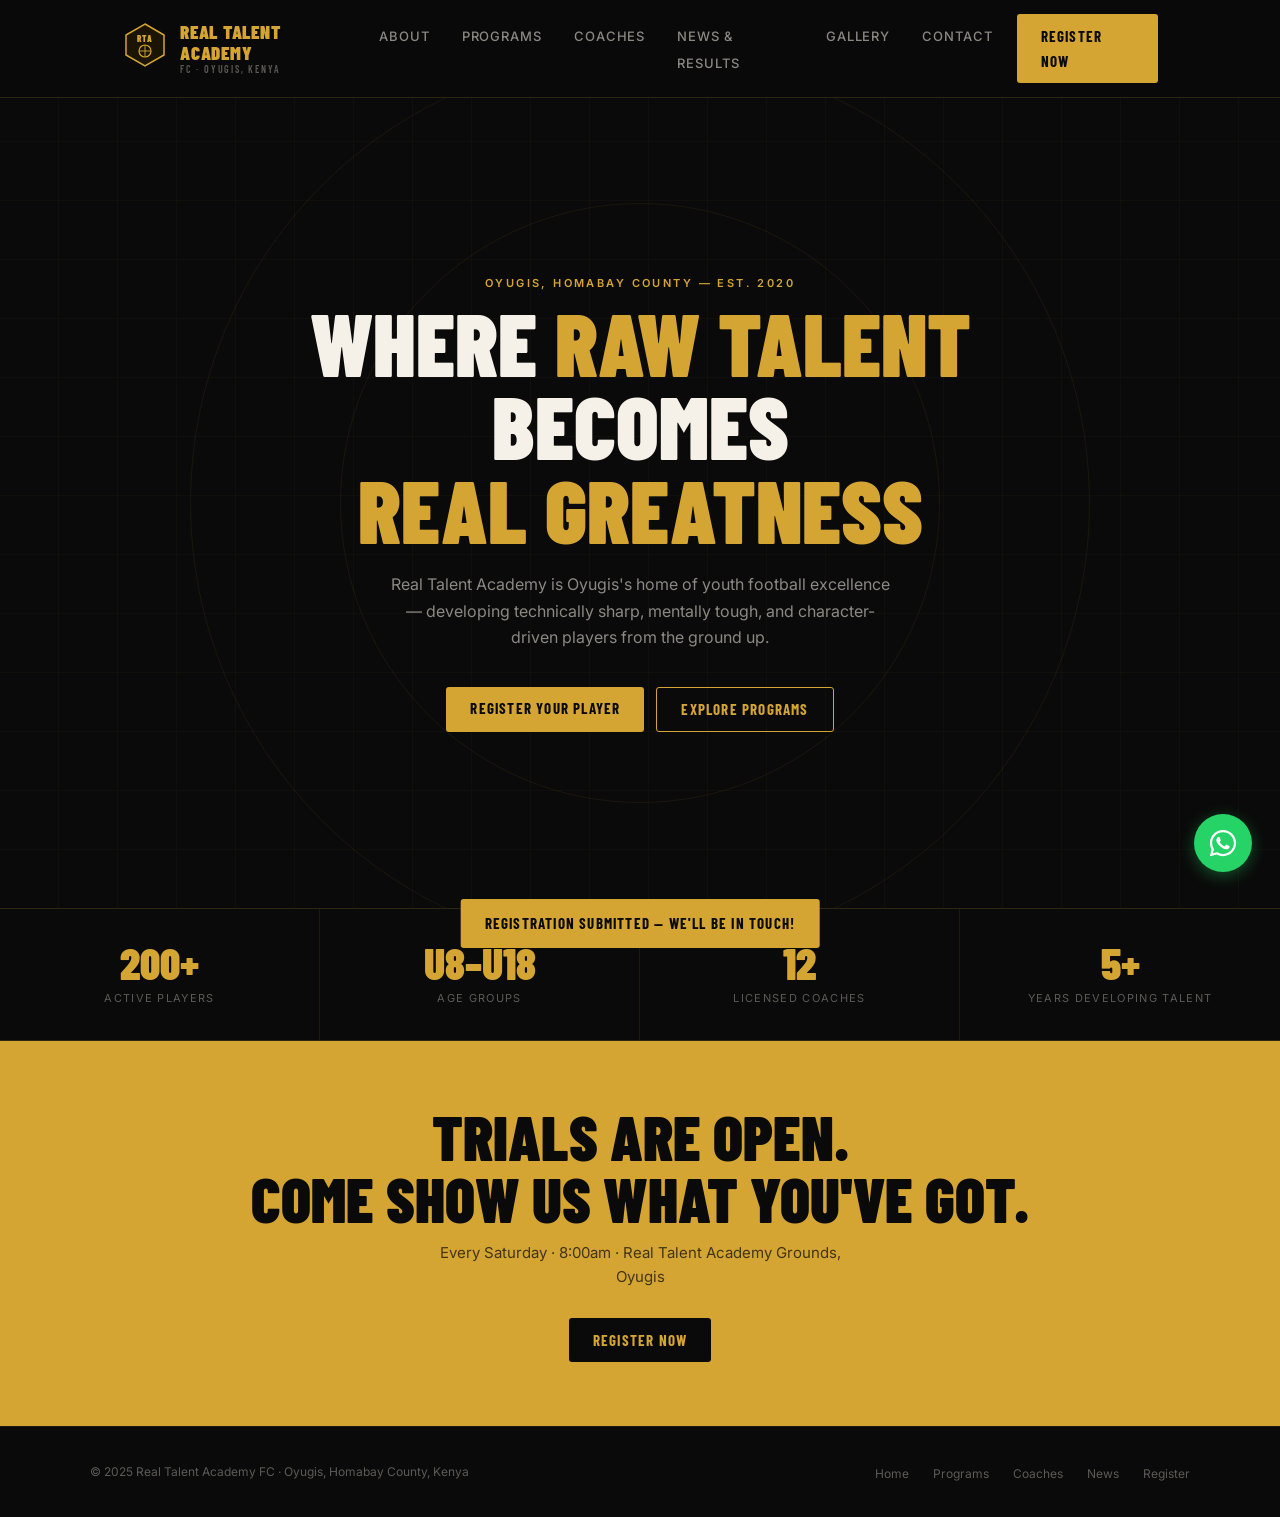
==== index.html @ 560a1a76 "Initial commit" ====
<!DOCTYPE html>
<html lang="en">
<head>
  <meta charset="UTF-8" />
  <meta name="viewport" content="width=device-width, initial-scale=1.0" />
  <title>Real Talent Academy FC — Oyugis, Kenya</title>
  <link href="https://fonts.googleapis.com/css2?family=Barlow+Condensed:wght@700;900&family=Inter:wght@400;500;600&display=swap" rel="stylesheet" />
  <link rel="stylesheet" href="styles.css" />
</head>
<body>

<!-- MOBILE MENU -->
<div id="mobile-menu" role="dialog" aria-label="Navigation menu">
  <button id="mobile-close" aria-label="Close menu">✕</button>
  <a href="index.html">Home</a>
  <a href="about.html">About</a>
  <a href="programs.html">Programs</a>
  <a href="coaches.html">Coaches</a>
  <a href="news.html">News &amp; Results</a>
  <a href="gallery.html">Gallery</a>
  <a href="contact.html">Contact</a>
  <a href="register.html" style="color:var(--gold)">Register</a>
</div>

<!-- NAV -->
<nav aria-label="Main navigation">
  <div class="nav-inner">
    <a href="index.html" class="logo" aria-label="Real Talent Academy home">
      <div class="crest">
        <svg viewBox="0 0 46 46" fill="none" xmlns="http://www.w3.org/2000/svg" aria-hidden="true">
          <polygon points="23,2 42,13 42,33 23,44 4,33 4,13" fill="#1A1400" stroke="#D4A532" stroke-width="1.5"/>
          <text x="23" y="20" text-anchor="middle" font-family="Barlow Condensed,sans-serif" font-weight="900" font-size="9" fill="#D4A532" letter-spacing="1.5">RTA</text>
          <circle cx="23" cy="29" r="6" fill="none" stroke="#D4A532" stroke-width="1.2"/>
          <line x1="23" y1="23" x2="23" y2="35" stroke="#D4A532" stroke-width="0.9"/>
          <line x1="17" y1="29" x2="29" y2="29" stroke="#D4A532" stroke-width="0.9"/>
        </svg>
      </div>
      <div class="logo-text">
        Real Talent Academy
        <small>FC · Oyugis, Kenya</small>
      </div>
    </a>

    <ul class="nav-links">
      <li><a href="about.html">About</a></li>
      <li><a href="programs.html">Programs</a></li>
      <li><a href="coaches.html">Coaches</a></li>
      <li><a href="news.html">News &amp; Results</a></li>
      <li><a href="gallery.html">Gallery</a></li>
      <li><a href="contact.html">Contact</a></li>
    </ul>

    <a href="register.html" class="btn nav-cta">Register Now</a>

    <button class="nav-hamburger" id="hamburger" aria-label="Open menu" aria-expanded="false">
      <span></span><span></span><span></span>
    </button>
  </div>
</nav>

<!-- HERO -->
<section id="home">
  <div class="hero-pitch" aria-hidden="true"></div>
  <div class="hero-circle hero-circle-1" aria-hidden="true"></div>
  <div class="hero-circle hero-circle-2" aria-hidden="true"></div>
  <div class="hero-content">
    <p class="eyebrow">Oyugis, Homabay County — Est. 2020</p>
    <h1 class="display hero-title">
      Where <span class="gold">Raw Talent</span><br>
      Becomes<br>
      <span class="gold">Real Greatness</span>
    </h1>
    <p class="hero-sub">
      Real Talent Academy is Oyugis's home of youth football excellence — developing technically sharp, mentally tough, and character-driven players from the ground up.
    </p>
    <div class="hero-ctas">
      <a href="register.html" class="btn">Register Your Player</a>
      <a href="programs.html" class="btn btn-outline">Explore Programs</a>
    </div>
  </div>
</section>

<!-- STATS BAR -->
<div class="stats-bar" aria-label="Key club statistics">
  <div class="stat">
    <div class="stat-num">200+</div>
    <div class="stat-label">Active Players</div>
  </div>
  <div class="stat">
    <div class="stat-num">U8–U18</div>
    <div class="stat-label">Age Groups</div>
  </div>
  <div class="stat">
    <div class="stat-num">12</div>
    <div class="stat-label">Licensed Coaches</div>
  </div>
  <div class="stat">
    <div class="stat-num">5+</div>
    <div class="stat-label">Years Developing Talent</div>
  </div>
</div>

<!-- CTA BANNER -->
<div class="cta-banner">
  <h2>Trials Are Open.<br>Come Show Us What You've Got.</h2>
  <p>Every Saturday · 8:00am · Real Talent Academy Grounds, Oyugis</p>
  <a href="register.html" class="btn btn-dark">Register Now</a>
</div>

<!-- FOOTER -->
<footer>
  <div class="footer-inner">
    <span class="footer-copy">© 2025 Real Talent Academy FC · Oyugis, Homabay County, Kenya</span>
    <ul class="footer-links">
      <li><a href="index.html">Home</a></li>
      <li><a href="programs.html">Programs</a></li>
      <li><a href="coaches.html">Coaches</a></li>
      <li><a href="news.html">News</a></li>
      <li><a href="register.html">Register</a></li>
    </ul>
  </div>
</footer>

<!-- TOAST -->
<div id="toast" role="status" aria-live="polite">Registration submitted — we'll be in touch!</div>

<!-- WHATSAPP FLOATING BUTTON -->
<a id="wa-btn"
   href="https://wa.me/254700000000?text=Hello%2C%20I%20would%20like%20to%20know%20more%20about%20Real%20Talent%20Academy."
   target="_blank"
   rel="noopener noreferrer"
   aria-label="Chat with us on WhatsApp">
  <svg viewBox="0 0 32 32" xmlns="http://www.w3.org/2000/svg" aria-hidden="true">
    <path d="M16 2C8.268 2 2 8.268 2 16c0 2.47.668 4.785 1.832 6.773L2 30l7.418-1.797A13.94 13.94 0 0 0 16 30c7.732 0 14-6.268 14-14S23.732 2 16 2zm0 25.6a11.57 11.57 0 0 1-5.898-1.614l-.422-.252-4.402 1.066 1.098-4.284-.276-.44A11.56 11.56 0 0 1 4.4 16C4.4 9.59 9.59 4.4 16 4.4S27.6 9.59 27.6 16 22.41 27.6 16 27.6zm6.34-8.66c-.348-.174-2.06-1.016-2.38-1.132-.318-.116-.55-.174-.78.174-.232.348-.898 1.132-1.1 1.364-.202.232-.404.26-.752.086-.348-.174-1.47-.542-2.8-1.728-1.034-.924-1.732-2.064-1.936-2.412-.202-.348-.022-.536.152-.708.156-.156.348-.406.522-.608.174-.202.232-.348.348-.58.116-.232.058-.434-.028-.608-.086-.174-.78-1.88-1.07-2.574-.282-.676-.568-.584-.78-.594l-.664-.012c-.232 0-.608.086-.926.434-.318.348-1.214 1.186-1.214 2.892 0 1.706 1.242 3.354 1.416 3.586.174.232 2.444 3.732 5.922 5.234.828.358 1.474.572 1.978.732.832.264 1.588.226 2.186.138.666-.1 2.06-.842 2.35-1.656.29-.814.29-1.512.202-1.656-.086-.144-.318-.232-.666-.406z"/>
  </svg>
</a>
<div id="wa-tooltip">Chat on WhatsApp</div>

<script src="main.js"></script>
</body>
</html>
---- styles.css ----
*, *::before, *::after { box-sizing: border-box; margin: 0; padding: 0; }

:root {
  --gold: #D4A532;
  --gold-light: #E8C05A;
  --dark: #0A0A0A;
  --dark-2: #111111;
  --dark-3: #181818;
  --text: #F5F0E8;
  --text-muted: rgba(245,240,232,0.55);
  --text-dim: rgba(245,240,232,0.35);
  --border: rgba(212,165,50,0.18);
  --border-light: rgba(212,165,50,0.1);
}

html { scroll-behavior: smooth; }

body {
  font-family: 'Inter', sans-serif;
  background: var(--dark);
  color: var(--text);
  line-height: 1.65;
}

/* UTILITIES */
.eyebrow {
  font-size: 11px;
  font-weight: 600;
  letter-spacing: 0.22em;
  text-transform: uppercase;
  color: var(--gold);
  margin-bottom: 0.5rem;
}

.display {
  font-family: 'Barlow Condensed', sans-serif;
  font-weight: 900;
  text-transform: uppercase;
  line-height: 0.95;
}

.section-wrap {
  max-width: 1100px;
  margin: 0 auto;
  padding: 5rem 2rem;
}

.divider { height: 1px; background: var(--border-light); }

/* NAV */
nav {
  position: sticky;
  top: 0;
  z-index: 999;
  background: rgba(10,10,10,0.96);
  border-bottom: 1px solid var(--border);
  backdrop-filter: blur(8px);
}

.nav-inner {
  max-width: 1100px;
  margin: 0 auto;
  padding: 0.9rem 2rem;
  display: flex;
  align-items: center;
  justify-content: space-between;
  gap: 1.5rem;
}

.logo {
  display: flex;
  align-items: center;
  gap: 12px;
  text-decoration: none;
}

.crest svg { width: 46px; height: 46px; }

.logo-text {
  font-family: 'Barlow Condensed', sans-serif;
  font-weight: 900;
  font-size: 19px;
  color: var(--gold);
  text-transform: uppercase;
  letter-spacing: 0.04em;
  line-height: 1.1;
}

.logo-text small {
  display: block;
  font-size: 10px;
  color: var(--text-dim);
  letter-spacing: 0.18em;
  font-weight: 600;
}

.nav-links {
  display: flex;
  gap: 2rem;
  list-style: none;
}

.nav-links a {
  color: var(--text-muted);
  text-decoration: none;
  font-size: 13px;
  font-weight: 500;
  letter-spacing: 0.07em;
  text-transform: uppercase;
  transition: color 0.2s;
}

.nav-links a:hover { color: var(--gold); }

.btn {
  display: inline-block;
  background: var(--gold);
  color: var(--dark);
  border: none;
  padding: 0.6rem 1.5rem;
  font-family: 'Barlow Condensed', sans-serif;
  font-weight: 700;
  font-size: 15px;
  letter-spacing: 0.08em;
  text-transform: uppercase;
  cursor: pointer;
  border-radius: 3px;
  text-decoration: none;
  transition: background 0.2s, transform 0.1s;
}

.btn:hover { background: var(--gold-light); }
.btn:active { transform: scale(0.98); }

.btn-outline {
  background: transparent;
  color: var(--gold);
  border: 1.5px solid var(--gold);
}

.btn-outline:hover { background: var(--gold); color: var(--dark); }

.btn-dark {
  background: var(--dark);
  color: var(--gold);
  border: none;
}

.btn-dark:hover { background: #1a1400; }

.nav-hamburger {
  display: none;
  flex-direction: column;
  gap: 5px;
  cursor: pointer;
  padding: 4px;
  background: none;
  border: none;
}

.nav-hamburger span {
  display: block;
  width: 22px;
  height: 2px;
  background: var(--gold);
  border-radius: 2px;
}

.nav-cta { display: inline-block; }

/* HERO */
#home {
  min-height: 90vh;
  display: flex;
  align-items: center;
  justify-content: center;
  text-align: center;
  padding: 5rem 2rem;
  position: relative;
  overflow: hidden;
}

.hero-pitch {
  position: absolute;
  inset: 0;
  opacity: 0.055;
  background-image:
    repeating-linear-gradient(0deg, transparent, transparent 58px, rgba(212,165,50,0.6) 58px, rgba(212,165,50,0.6) 59px),
    repeating-linear-gradient(90deg, transparent, transparent 58px, rgba(212,165,50,0.6) 58px, rgba(212,165,50,0.6) 59px);
}

.hero-circle {
  position: absolute;
  border-radius: 50%;
  border: 1px solid rgba(212,165,50,0.08);
}

.hero-circle-1 { width: 600px; height: 600px; top: 50%; left: 50%; transform: translate(-50%,-50%); }
.hero-circle-2 { width: 900px; height: 900px; top: 50%; left: 50%; transform: translate(-50%,-50%); }

.hero-content { position: relative; z-index: 2; max-width: 780px; }

.hero-title { font-size: clamp(52px, 9vw, 88px); margin-bottom: 1.25rem; }

.hero-title .gold { color: var(--gold); }

.hero-sub {
  font-size: 16px;
  color: var(--text-muted);
  max-width: 500px;
  margin: 0 auto 2.25rem;
}

.hero-ctas { display: flex; gap: 12px; justify-content: center; flex-wrap: wrap; }

/* STATS */
.stats-bar {
  display: grid;
  grid-template-columns: repeat(4, 1fr);
  border-top: 1px solid var(--border);
  border-bottom: 1px solid var(--border);
}

.stat {
  padding: 2rem 1.5rem;
  text-align: center;
  border-right: 1px solid var(--border-light);
}

.stat:last-child { border-right: none; }

.stat-num {
  font-family: 'Barlow Condensed', sans-serif;
  font-weight: 900;
  font-size: 44px;
  color: var(--gold);
  line-height: 1;
}

.stat-label {
  font-size: 11px;
  color: var(--text-dim);
  letter-spacing: 0.12em;
  text-transform: uppercase;
  margin-top: 4px;
}

/* ABOUT */
#about .about-grid {
  display: grid;
  grid-template-columns: 1fr 1fr;
  gap: 4rem;
  align-items: center;
}

#about .about-left h2 { font-size: clamp(34px, 5vw, 52px); margin-bottom: 1.5rem; }

#about .about-left p {
  color: var(--text-muted);
  font-size: 15px;
  margin-bottom: 1rem;
}

#about .about-right {
  display: grid;
  grid-template-columns: 1fr 1fr;
  gap: 1px;
  background: var(--border);
}

.about-fact {
  background: var(--dark-2);
  padding: 1.5rem;
}

.about-fact-label {
  font-size: 11px;
  color: var(--gold);
  text-transform: uppercase;
  letter-spacing: 0.15em;
  margin-bottom: 6px;
}

.about-fact-val {
  font-family: 'Barlow Condensed', sans-serif;
  font-weight: 700;
  font-size: 20px;
}

/* PROGRAMS */
#programs { background: var(--dark-2); }

.programs-header { margin-bottom: 2.5rem; }

.programs-header h2 { font-size: clamp(34px, 5vw, 52px); margin-bottom: 0.75rem; }

.programs-header p {
  color: var(--text-muted);
  font-size: 15px;
  max-width: 520px;
  margin-top: 0.75rem;
}

.programs-grid {
  display: grid;
  grid-template-columns: repeat(auto-fit, minmax(180px, 1fr));
  gap: 1px;
  background: var(--border);
}

.program-card {
  background: var(--dark-3);
  padding: 1.75rem 1.5rem;
  transition: background 0.2s;
}

.program-card:hover { background: #1e1e1e; }

.program-age {
  font-family: 'Barlow Condensed', sans-serif;
  font-weight: 900;
  font-size: 40px;
  color: var(--gold);
  line-height: 1;
}

.program-name {
  font-size: 12px;
  font-weight: 600;
  text-transform: uppercase;
  letter-spacing: 0.1em;
  margin: 8px 0 10px;
  color: var(--text);
}

.program-desc { font-size: 13px; color: var(--text-muted); line-height: 1.55; }

/* PHILOSOPHY */
#philosophy h2 { font-size: clamp(34px, 5vw, 52px); margin-bottom: 0.75rem; }

#philosophy p {
  color: var(--text-muted);
  font-size: 15px;
  max-width: 540px;
  margin-top: 0.75rem;
}

.pillars-grid {
  display: grid;
  grid-template-columns: repeat(auto-fit, minmax(230px, 1fr));
  gap: 2rem;
  margin-top: 2.5rem;
}

.pillar { border-left: 3px solid var(--gold); padding-left: 1.25rem; }

.pillar-icon { font-size: 1.4rem; margin-bottom: 10px; }

.pillar-title {
  font-family: 'Barlow Condensed', sans-serif;
  font-weight: 700;
  font-size: 20px;
  text-transform: uppercase;
  letter-spacing: 0.06em;
  margin-bottom: 6px;
}

.pillar-text { font-size: 13px; color: var(--text-muted); line-height: 1.6; }

/* COACHES */
#coaches { background: var(--dark-2); }

#coaches h2 { font-size: clamp(34px, 5vw, 52px); margin-bottom: 0.75rem; }

#coaches .section-wrap > p {
  color: var(--text-muted);
  font-size: 15px;
  max-width: 540px;
  margin-top: 0.75rem;
}

.coaches-grid {
  display: grid;
  grid-template-columns: repeat(auto-fit, minmax(220px, 1fr));
  gap: 1.5rem;
  margin-top: 2.5rem;
}

.coach-card {
  background: var(--dark-3);
  border: 1px solid var(--border-light);
  border-radius: 4px;
  overflow: hidden;
  transition: border-color 0.2s;
}

.coach-card:hover { border-color: var(--gold); }

.coach-avatar {
  width: 100%;
  height: 140px;
  background: linear-gradient(135deg, #1a1400 0%, #2a2000 100%);
  display: flex;
  align-items: center;
  justify-content: center;
}

.coach-initials {
  font-family: 'Barlow Condensed', sans-serif;
  font-weight: 900;
  font-size: 48px;
  color: var(--gold);
  opacity: 0.5;
}

.coach-info { padding: 1.25rem; }

.coach-name {
  font-family: 'Barlow Condensed', sans-serif;
  font-weight: 700;
  font-size: 20px;
  text-transform: uppercase;
  letter-spacing: 0.04em;
}

.coach-role {
  font-size: 11px;
  color: var(--gold);
  text-transform: uppercase;
  letter-spacing: 0.15em;
  margin: 4px 0 8px;
}

.coach-bio { font-size: 13px; color: var(--text-muted); line-height: 1.5; }

.coach-badge {
  display: inline-block;
  margin-top: 10px;
  background: rgba(212,165,50,0.12);
  color: var(--gold);
  font-size: 11px;
  font-weight: 600;
  padding: 3px 10px;
  border-radius: 2px;
  letter-spacing: 0.08em;
}

.coach-note {
  color: var(--text-dim);
  font-size: 13px;
  margin-top: 1.5rem;
}

/* NEWS */
#news h2 { font-size: clamp(34px, 5vw, 52px); margin-bottom: 0.75rem; }

.section-heading {
  font-family: 'Barlow Condensed', sans-serif;
  font-size: 18px;
  text-transform: uppercase;
  letter-spacing: 0.1em;
  color: var(--gold);
  margin-top: 2.5rem;
  margin-bottom: 1rem;
}

.news-grid {
  display: grid;
  grid-template-columns: repeat(auto-fit, minmax(280px, 1fr));
  gap: 1.5rem;
  margin-top: 2.5rem;
}

.news-card {
  background: var(--dark-2);
  border: 1px solid var(--border-light);
  border-radius: 4px;
  overflow: hidden;
  transition: border-color 0.2s;
}

.news-card:hover { border-color: rgba(212,165,50,0.4); }

.news-tag-bar {
  padding: 1rem 1.25rem 0;
  display: flex;
  align-items: center;
  gap: 8px;
}

.tag {
  display: inline-block;
  font-size: 10px;
  font-weight: 700;
  text-transform: uppercase;
  letter-spacing: 0.12em;
  padding: 3px 9px;
  border-radius: 2px;
}

.tag-result { background: rgba(212,165,50,0.15); color: var(--gold); }
.tag-news { background: rgba(245,240,232,0.08); color: var(--text-muted); }
.tag-trial { background: rgba(212,165,50,0.25); color: var(--gold); }

.news-date { font-size: 11px; color: var(--text-dim); margin-left: auto; }

.news-body { padding: 0.75rem 1.25rem 1.25rem; }

.news-title {
  font-family: 'Barlow Condensed', sans-serif;
  font-weight: 700;
  font-size: 19px;
  text-transform: uppercase;
  letter-spacing: 0.03em;
  line-height: 1.1;
  margin-bottom: 8px;
}

.news-excerpt { font-size: 13px; color: var(--text-muted); line-height: 1.55; }

/* MATCH RESULT CARD */
.match-card {
  background: var(--dark-2);
  border: 1px solid var(--border-light);
  border-radius: 4px;
  padding: 1.25rem;
}

.match-header {
  display: flex;
  justify-content: space-between;
  align-items: center;
  margin-bottom: 1rem;
}

.match-date { font-size: 11px; color: var(--text-dim); text-transform: uppercase; letter-spacing: 0.1em; }

.match-competition { font-size: 11px; color: var(--gold); text-transform: uppercase; letter-spacing: 0.1em; }

.match-score-row {
  display: flex;
  align-items: center;
  justify-content: space-between;
  gap: 1rem;
}

.match-team { font-size: 13px; font-weight: 600; text-align: center; flex: 1; }

.match-score {
  font-family: 'Barlow Condensed', sans-serif;
  font-weight: 900;
  font-size: 40px;
  color: var(--gold);
  line-height: 1;
  padding: 0 1rem;
  border-left: 1px solid var(--border);
  border-right: 1px solid var(--border);
  text-align: center;
  min-width: 90px;
}

.match-result-badge {
  display: inline-block;
  font-size: 10px;
  font-weight: 700;
  letter-spacing: 0.12em;
  text-transform: uppercase;
  padding: 3px 9px;
  border-radius: 2px;
  margin-top: 8px;
}

.badge-win { background: rgba(40,160,80,0.15); color: #5cd68a; }
.badge-loss { background: rgba(200,50,50,0.15); color: #f07070; }
.badge-draw { background: rgba(212,165,50,0.15); color: var(--gold); }

.results-grid {
  display: grid;
  grid-template-columns: repeat(auto-fit, minmax(270px, 1fr));
  gap: 1rem;
  margin-top: 2rem;
}

/* CONTACT */
#contact .contact-grid {
  display: grid;
  grid-template-columns: repeat(auto-fit, minmax(200px, 1fr));
  gap: 1.5rem;
  margin-top: 2.5rem;
}

#contact p.section-intro {
  color: var(--text-muted);
  font-size: 15px;
  max-width: 500px;
}

.contact-item {
  border-left: 3px solid var(--gold);
  padding-left: 1.25rem;
}

.contact-label {
  font-size: 11px;
  color: var(--gold);
  text-transform: uppercase;
  letter-spacing: 0.15em;
  margin-bottom: 4px;
}

.contact-val {
  font-size: 15px;
  font-weight: 500;
  color: var(--text);
}

.contact-val a { color: var(--text); text-decoration: none; }
.contact-val a:hover { color: var(--gold); }

/* MAP */
.map-wrap {
  margin-top: 2.5rem;
  border: 1px solid var(--border);
  border-radius: 4px;
  overflow: hidden;
}

.map-wrap iframe {
  width: 100%;
  height: 380px;
  display: block;
  border: none;
  filter: invert(90%) hue-rotate(180deg);
}

.map-cta {
  background: var(--dark-3);
  border-top: 1px solid var(--border-light);
  padding: 1rem 1.5rem;
  display: flex;
  align-items: center;
  justify-content: space-between;
  flex-wrap: wrap;
  gap: 1rem;
}

.map-address {
  font-size: 13px;
  color: var(--text-muted);
}

.map-address strong { color: var(--text); display: block; font-size: 14px; margin-bottom: 2px; }

.map-btn-sm {
  font-size: 13px;
  padding: 0.45rem 1.1rem;
}

/* GALLERY */
#gallery { background: var(--dark-2); }

#gallery h2 { font-size: clamp(34px, 5vw, 52px); margin-bottom: 0.75rem; }

#gallery p {
  color: var(--text-muted);
  font-size: 15px;
  max-width: 520px;
  margin-top: 0.75rem;
}

.gallery-filters {
  display: flex;
  gap: 8px;
  flex-wrap: wrap;
  margin: 1.5rem 0 2rem;
}

.gf-btn {
  background: transparent;
  border: 1px solid var(--border);
  color: var(--text-muted);
  font-family: 'Barlow Condensed', sans-serif;
  font-weight: 700;
  font-size: 13px;
  letter-spacing: 0.1em;
  text-transform: uppercase;
  padding: 0.4rem 1rem;
  border-radius: 3px;
  cursor: pointer;
  transition: all 0.2s;
}

.gf-btn:hover, .gf-btn.active {
  background: var(--gold);
  border-color: var(--gold);
  color: var(--dark);
}

.gallery-grid {
  display: grid;
  grid-template-columns: repeat(auto-fill, minmax(260px, 1fr));
  gap: 3px;
}

.gallery-item {
  position: relative;
  overflow: hidden;
  aspect-ratio: 4/3;
  cursor: pointer;
  background: var(--dark-3);
}

.gallery-item img {
  width: 100%;
  height: 100%;
  object-fit: cover;
  transition: transform 0.4s ease;
  display: block;
}

.gallery-item:hover img { transform: scale(1.06); }

.gallery-overlay {
  position: absolute;
  inset: 0;
  background: rgba(10,10,10,0);
  display: flex;
  flex-direction: column;
  justify-content: flex-end;
  padding: 1rem;
  transition: background 0.3s;
}

.gallery-item:hover .gallery-overlay { background: rgba(10,10,10,0.55); }

.gallery-caption {
  font-size: 12px;
  font-weight: 600;
  text-transform: uppercase;
  letter-spacing: 0.1em;
  color: var(--text);
  opacity: 0;
  transform: translateY(6px);
  transition: opacity 0.3s, transform 0.3s;
}

.gallery-item:hover .gallery-caption { opacity: 1; transform: translateY(0); }

.gallery-placeholder {
  width: 100%;
  height: 100%;
  display: flex;
  flex-direction: column;
  align-items: center;
  justify-content: center;
  gap: 8px;
  background: var(--dark-3);
  border: 1px solid var(--border-light);
}

.gallery-placeholder-icon { font-size: 28px; opacity: 0.2; }
.gallery-placeholder-text { font-size: 11px; color: var(--text-dim); text-transform: uppercase; letter-spacing: 0.1em; }

/* LIGHTBOX */
#lightbox {
  display: none;
  position: fixed;
  inset: 0;
  background: rgba(0,0,0,0.92);
  z-index: 9998;
  align-items: center;
  justify-content: center;
  padding: 2rem;
}

#lightbox.open { display: flex; }

#lightbox-img {
  max-width: 90vw;
  max-height: 85vh;
  object-fit: contain;
  border: 1px solid var(--border);
}

#lightbox-close {
  position: absolute;
  top: 1.25rem;
  right: 1.5rem;
  background: none;
  border: none;
  color: var(--gold);
  font-size: 30px;
  cursor: pointer;
  line-height: 1;
}

#lightbox-caption {
  position: absolute;
  bottom: 1.5rem;
  left: 50%;
  transform: translateX(-50%);
  font-size: 12px;
  color: var(--text-muted);
  text-transform: uppercase;
  letter-spacing: 0.12em;
  white-space: nowrap;
}

/* WHATSAPP BUTTON */
#wa-btn {
  position: fixed;
  bottom: 1.75rem;
  right: 1.75rem;
  z-index: 9990;
  width: 58px;
  height: 58px;
  background: #25D366;
  border-radius: 50%;
  display: flex;
  align-items: center;
  justify-content: center;
  box-shadow: 0 4px 16px rgba(37,211,102,0.35);
  text-decoration: none;
  transition: transform 0.2s, box-shadow 0.2s;
}

#wa-btn:hover {
  transform: scale(1.08);
  box-shadow: 0 6px 24px rgba(37,211,102,0.5);
}

#wa-btn svg { width: 30px; height: 30px; fill: #fff; }

#wa-tooltip {
  position: fixed;
  bottom: 2.35rem;
  right: 5.25rem;
  background: #111;
  color: var(--text);
  font-size: 13px;
  font-weight: 500;
  padding: 0.5rem 0.9rem;
  border-radius: 4px;
  border: 1px solid var(--border);
  white-space: nowrap;
  opacity: 0;
  pointer-events: none;
  transition: opacity 0.2s;
}

#wa-btn:hover + #wa-tooltip { opacity: 1; }

/* REGISTRATION */
#register { background: var(--dark-2); }

.register-layout {
  display: grid;
  grid-template-columns: 1fr 1.5fr;
  gap: 4rem;
  align-items: start;
  margin-top: 2.5rem;
}

.register-info p {
  font-size: 14px;
  color: var(--text-muted);
  margin-bottom: 1rem;
  line-height: 1.6;
}

.register-steps { margin-top: 1.5rem; }

.reg-step {
  display: flex;
  gap: 12px;
  margin-bottom: 1.25rem;
  align-items: flex-start;
}

.reg-step-num {
  font-family: 'Barlow Condensed', sans-serif;
  font-weight: 900;
  font-size: 28px;
  color: var(--gold);
  line-height: 1;
  min-width: 28px;
}

.reg-step-text { font-size: 13px; color: var(--text-muted); padding-top: 4px; }

.reg-step-title { font-weight: 600; color: var(--text); display: block; margin-bottom: 2px; }

/* FORM */
.form-card {
  background: var(--dark-3);
  border: 1px solid var(--border);
  border-radius: 4px;
  padding: 2rem;
}

.form-section-title {
  font-family: 'Barlow Condensed', sans-serif;
  font-weight: 700;
  font-size: 16px;
  text-transform: uppercase;
  letter-spacing: 0.1em;
  color: var(--gold);
  margin: 1.5rem 0 1rem;
  padding-bottom: 6px;
  border-bottom: 1px solid var(--border-light);
}

.form-section-title:first-child { margin-top: 0; }

.form-row {
  display: grid;
  grid-template-columns: 1fr 1fr;
  gap: 1rem;
}

.form-group {
  margin-bottom: 1rem;
}

.form-group label {
  display: block;
  font-size: 12px;
  font-weight: 600;
  text-transform: uppercase;
  letter-spacing: 0.1em;
  color: var(--text-muted);
  margin-bottom: 6px;
}

.form-group input,
.form-group select,
.form-group textarea {
  width: 100%;
  background: var(--dark-2);
  border: 1px solid var(--border);
  color: var(--text);
  font-family: 'Inter', sans-serif;
  font-size: 14px;
  padding: 0.6rem 0.85rem;
  border-radius: 3px;
  outline: none;
  transition: border-color 0.2s;
  appearance: none;
}

.form-group input:focus,
.form-group select:focus,
.form-group textarea:focus {
  border-color: var(--gold);
}

.form-group textarea { resize: vertical; min-height: 90px; }

.form-group select option { background: #111; }

.form-submit {
  margin-top: 1.5rem;
  text-align: right;
}

.form-note {
  font-size: 12px;
  color: var(--text-dim);
  margin-top: 0.75rem;
}

/* CTA BANNER */
.cta-banner {
  background: var(--gold);
  color: var(--dark);
  padding: 4rem 2rem;
  text-align: center;
}

.cta-banner h2 {
  font-size: clamp(38px, 6vw, 62px);
  font-family: 'Barlow Condensed', sans-serif;
  font-weight: 900;
  text-transform: uppercase;
  line-height: 1;
  margin-bottom: 0.75rem;
}

.cta-banner p {
  font-size: 15px;
  opacity: 0.72;
  margin-bottom: 1.75rem;
  max-width: 440px;
  margin-left: auto;
  margin-right: auto;
}

/* FOOTER */
footer {
  border-top: 1px solid var(--border-light);
  padding: 2rem;
}

.footer-inner {
  max-width: 1100px;
  margin: 0 auto;
  display: flex;
  align-items: center;
  justify-content: space-between;
  flex-wrap: wrap;
  gap: 1rem;
}

.footer-copy { font-size: 12px; color: var(--text-dim); }

.footer-links { display: flex; gap: 1.5rem; list-style: none; }

.footer-links a {
  color: var(--text-dim);
  text-decoration: none;
  font-size: 12px;
  transition: color 0.2s;
}

.footer-links a:hover { color: var(--gold); }

/* MOBILE MENU */
#mobile-menu {
  display: none;
  position: fixed;
  inset: 0;
  background: rgba(10,10,10,0.97);
  z-index: 998;
  flex-direction: column;
  align-items: center;
  justify-content: center;
  gap: 2rem;
}

#mobile-menu.open { display: flex; }

#mobile-menu a {
  font-family: 'Barlow Condensed', sans-serif;
  font-weight: 700;
  font-size: 32px;
  text-transform: uppercase;
  letter-spacing: 0.08em;
  color: var(--text);
  text-decoration: none;
  transition: color 0.2s;
}

#mobile-menu a:hover { color: var(--gold); }

#mobile-close {
  position: absolute;
  top: 1.25rem;
  right: 1.5rem;
  background: none;
  border: none;
  color: var(--gold);
  font-size: 28px;
  cursor: pointer;
}

/* TOAST */
#toast {
  position: fixed;
  bottom: 2rem;
  left: 50%;
  transform: translateX(-50%) translateY(80px);
  background: var(--gold);
  color: var(--dark);
  padding: 0.75rem 1.5rem;
  border-radius: 3px;
  font-family: 'Barlow Condensed', sans-serif;
  font-weight: 700;
  font-size: 15px;
  letter-spacing: 0.08em;
  text-transform: uppercase;
  transition: transform 0.3s ease;
  z-index: 9999;
}

#toast.show { transform: translateX(-50%) translateY(0); }

/* RESPONSIVE */
@media (max-width: 768px) {
  .nav-links, .nav-cta { display: none; }
  .nav-hamburger { display: flex; }
  .stats-bar { grid-template-columns: 1fr 1fr; }
  .stat { border-right: none; border-bottom: 1px solid var(--border-light); }
  #about .about-grid { grid-template-columns: 1fr; gap: 2.5rem; }
  .register-layout { grid-template-columns: 1fr; gap: 2rem; }
  .form-row { grid-template-columns: 1fr; }
  .section-wrap { padding: 3.5rem 1.25rem; }
  .nav-inner { padding: 0.75rem 1.25rem; }
}

@media (max-width: 480px) {
  .stats-bar { grid-template-columns: 1fr; }
  .programs-grid { grid-template-columns: 1fr 1fr; }
}
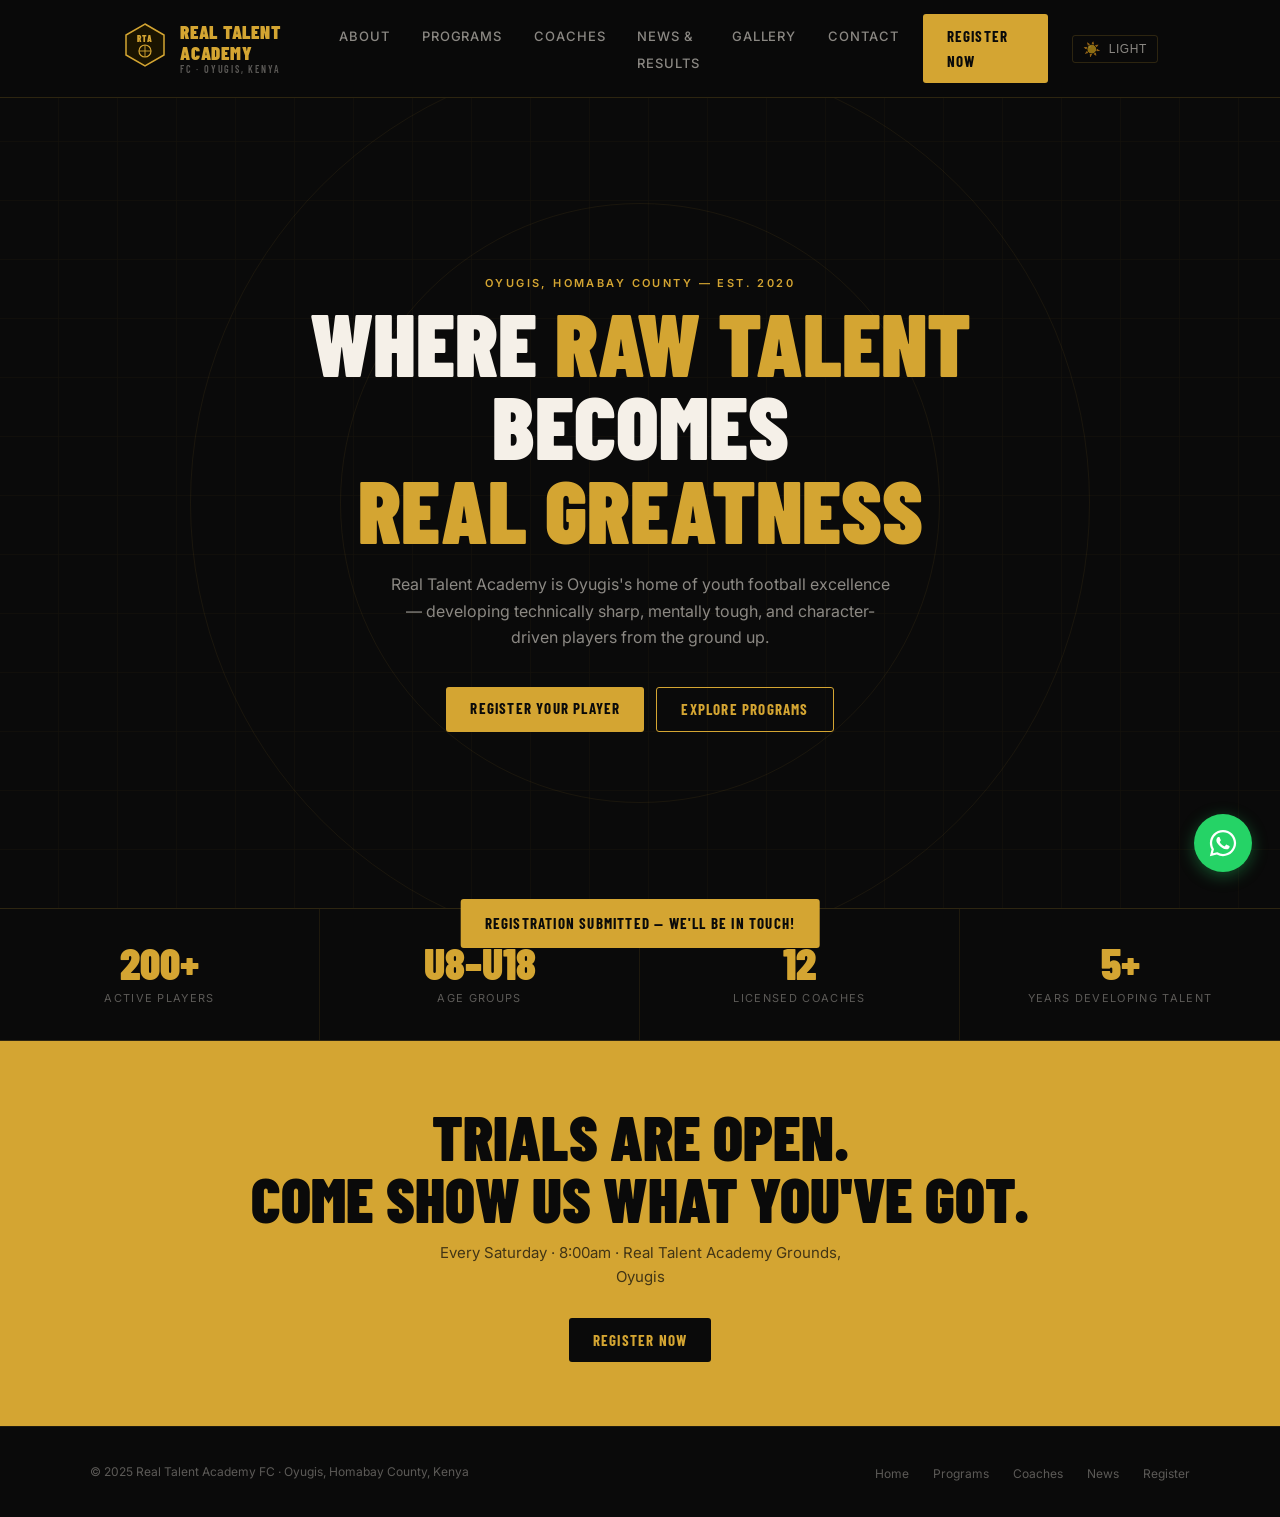
==== commit d2e46f0a: "Added a theme button" ====
--- a/index.html
+++ b/index.html
@@ -52,9 +52,16 @@
 
     <a href="register.html" class="btn nav-cta">Register Now</a>
 
-    <button class="nav-hamburger" id="hamburger" aria-label="Open menu" aria-expanded="false">
-      <span></span><span></span><span></span>
-    </button>
+    <div class="nav-right">
+      <button class="nav-hamburger" id="hamburger" aria-label="Open menu" aria-expanded="false">
+        <span></span><span></span><span></span>
+      </button>
+
+      <button class="theme-toggle" id="theme-toggle" aria-label="Toggle light theme">
+        <span class="theme-icon">☀️</span>
+        <span class="theme-label">Light</span>
+      </button>
+    </div>
   </div>
 </nav>
 
--- a/styles.css
+++ b/styles.css
@@ -13,6 +13,64 @@
   --border-light: rgba(212,165,50,0.1);
 }
 
+[data-theme="light"] {
+  --dark: #F5F5F5;
+  --dark-2: #FFFFFF;
+  --dark-3: #FFFFFF;
+  --text: #1A1A1A;
+  --text-muted: rgba(26,26,26,0.7);
+  --text-dim: rgba(26,26,26,0.45);
+  --border: rgba(0,0,0,0.1);
+  --border-light: rgba(0,0,0,0.06);
+}
+
+[data-theme="light"] .gold {
+  color: #8B6914;
+}
+
+[data-theme="light"] .hero-pitch {
+  opacity: 0.03;
+}
+
+[data-theme="light"] .form-group input,
+[data-theme="light"] .form-group select,
+[data-theme="light"] .form-group textarea {
+  background: #FFFFFF;
+  border-color: rgba(0,0,0,0.15);
+}
+
+[data-theme="light"] .form-group input:focus,
+[data-theme="light"] .form-group select:focus,
+[data-theme="light"] .form-group textarea:focus {
+  border-color: #8B6914;
+}
+
+[data-theme="light"] .form-group select option {
+  background: #FFFFFF;
+}
+
+[data-theme="light"] .cta-banner {
+  color: #1A1A1A;
+}
+
+[data-theme="light"] .cta-banner p {
+  color: rgba(26,26,26,0.72);
+}
+
+[data-theme="light"] .tag-news {
+  background: rgba(0,0,0,0.06);
+  color: rgba(26,26,26,0.65);
+}
+
+[data-theme="light"] .btn-dark {
+  background: #1A1A1A;
+  color: #D4A532;
+}
+
+[data-theme="light"] .btn-dark:hover {
+  background: #2a2a2a;
+}
+
 html { scroll-behavior: smooth; }
 
 body {
@@ -100,6 +158,13 @@
   list-style: none;
 }
 
+.nav-right {
+  display: flex;
+  align-items: center;
+  gap: 1rem;
+  margin-left: auto;
+}
+
 .nav-links a {
   color: var(--text-muted);
   text-decoration: none;
@@ -164,6 +229,45 @@
   height: 2px;
   background: var(--gold);
   border-radius: 2px;
+}
+
+/* THEME TOGGLE */
+.theme-toggle {
+  display: flex;
+  align-items: center;
+  gap: 8px;
+  background: none;
+  border: 1px solid var(--border);
+  border-radius: 3px;
+  padding: 6px 10px;
+  cursor: pointer;
+  color: var(--text-muted);
+  font-size: 12px;
+  font-weight: 500;
+  letter-spacing: 0.05em;
+  text-transform: uppercase;
+  transition: color 0.2s, border-color 0.2s;
+  margin-left: auto;
+}
+
+.theme-toggle:hover {
+  color: var(--gold);
+  border-color: var(--gold);
+}
+
+.theme-icon {
+  font-size: 14px;
+  line-height: 1;
+}
+
+@media (max-width: 768px) {
+  .theme-toggle {
+    display: none;
+  }
+}
+
+html[data-theme="light"] .hero-pitch {
+  opacity: 0.03;
 }
 
 .nav-cta { display: inline-block; }
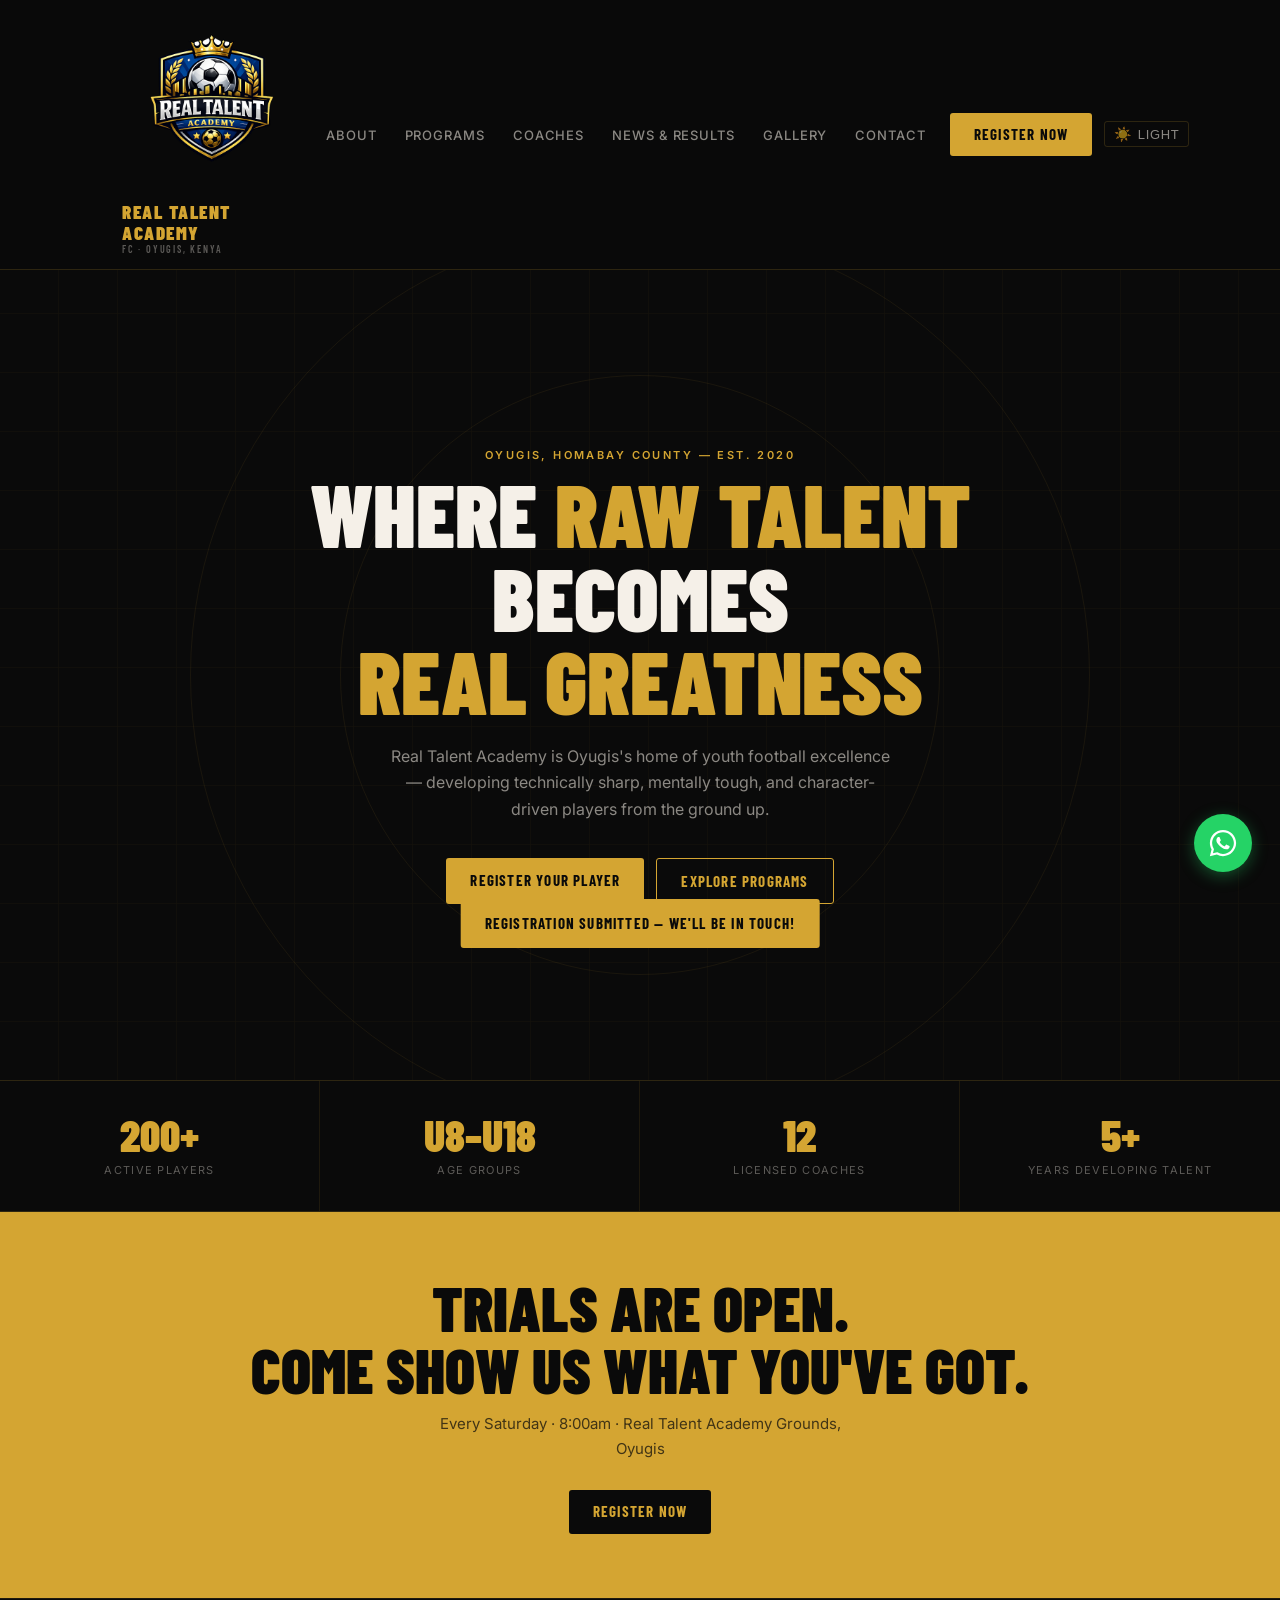
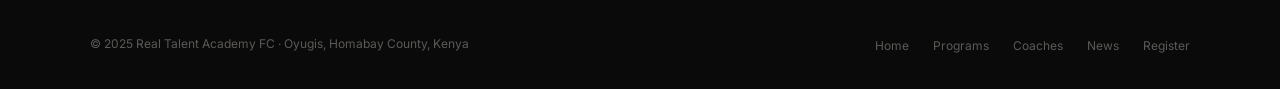
==== commit 6fc8b574: "Second commit" ====
--- a/index.html
+++ b/index.html
@@ -4,6 +4,7 @@
   <meta charset="UTF-8" />
   <meta name="viewport" content="width=device-width, initial-scale=1.0" />
   <title>Real Talent Academy FC — Oyugis, Kenya</title>
+  <link rel="icon" href="images/ClubLogo.png" type="image/png" />
   <link href="https://fonts.googleapis.com/css2?family=Barlow+Condensed:wght@700;900&family=Inter:wght@400;500;600&display=swap" rel="stylesheet" />
   <link rel="stylesheet" href="styles.css" />
 </head>
@@ -26,15 +27,7 @@
 <nav aria-label="Main navigation">
   <div class="nav-inner">
     <a href="index.html" class="logo" aria-label="Real Talent Academy home">
-      <div class="crest">
-        <svg viewBox="0 0 46 46" fill="none" xmlns="http://www.w3.org/2000/svg" aria-hidden="true">
-          <polygon points="23,2 42,13 42,33 23,44 4,33 4,13" fill="#1A1400" stroke="#D4A532" stroke-width="1.5"/>
-          <text x="23" y="20" text-anchor="middle" font-family="Barlow Condensed,sans-serif" font-weight="900" font-size="9" fill="#D4A532" letter-spacing="1.5">RTA</text>
-          <circle cx="23" cy="29" r="6" fill="none" stroke="#D4A532" stroke-width="1.2"/>
-          <line x1="23" y1="23" x2="23" y2="35" stroke="#D4A532" stroke-width="0.9"/>
-          <line x1="17" y1="29" x2="29" y2="29" stroke="#D4A532" stroke-width="0.9"/>
-        </svg>
-      </div>
+      <img src="images/ClubLogo.png" alt="Real Talent Academy" class="logo-img" />
       <div class="logo-text">
         Real Talent Academy
         <small>FC · Oyugis, Kenya</small>
@@ -50,13 +43,11 @@
       <li><a href="contact.html">Contact</a></li>
     </ul>
 
-    <a href="register.html" class="btn nav-cta">Register Now</a>
-
     <div class="nav-right">
+      <a href="register.html" class="btn nav-cta">Register Now</a>
       <button class="nav-hamburger" id="hamburger" aria-label="Open menu" aria-expanded="false">
         <span></span><span></span><span></span>
       </button>
-
       <button class="theme-toggle" id="theme-toggle" aria-label="Toggle light theme">
         <span class="theme-icon">☀️</span>
         <span class="theme-label">Light</span>
--- a/styles.css
+++ b/styles.css
@@ -126,13 +126,14 @@
 }
 
 .logo {
-  display: flex;
+  display: flexbox;
   align-items: center;
   gap: 12px;
-  text-decoration: none;
-}
-
-.crest svg { width: 46px; height: 46px; }
+  text-decoration:none;
+}
+
+.logo-img { width: 180px; height: 180px; object-fit:contain; 
+vertical-align: auto ;}
 
 .logo-text {
   font-family: 'Barlow Condensed', sans-serif;
@@ -140,7 +141,7 @@
   font-size: 19px;
   color: var(--gold);
   text-transform: uppercase;
-  letter-spacing: 0.04em;
+  letter-spacing: 0.08em;
   line-height: 1.1;
 }
 
@@ -154,15 +155,17 @@
 
 .nav-links {
   display: flex;
-  gap: 2rem;
+  gap: 1.75rem;
   list-style: none;
+  white-space: nowrap;
 }
 
 .nav-right {
   display: flex;
   align-items: center;
-  gap: 1rem;
+  gap: 0.75rem;
   margin-left: auto;
+  flex-shrink: 0;
 }
 
 .nav-links a {
@@ -173,6 +176,7 @@
   letter-spacing: 0.07em;
   text-transform: uppercase;
   transition: color 0.2s;
+  white-space: nowrap;
 }
 
 .nav-links a:hover { color: var(--gold); }
@@ -192,6 +196,7 @@
   border-radius: 3px;
   text-decoration: none;
   transition: background 0.2s, transform 0.1s;
+  white-space: nowrap;
 }
 
 .btn:hover { background: var(--gold-light); }
@@ -235,19 +240,33 @@
 .theme-toggle {
   display: flex;
   align-items: center;
-  gap: 8px;
+  gap: 6px;
   background: none;
   border: 1px solid var(--border);
   border-radius: 3px;
-  padding: 6px 10px;
+  padding: 5px 9px;
   cursor: pointer;
   color: var(--text-muted);
-  font-size: 12px;
+  font-size: 13px;
   font-weight: 500;
   letter-spacing: 0.05em;
   text-transform: uppercase;
   transition: color 0.2s, border-color 0.2s;
-  margin-left: auto;
+  flex-shrink: 0;
+}
+
+.theme-toggle:hover {
+  color: var(--gold);
+  border-color: var(--gold);
+}
+
+.theme-icon {
+  font-size: 14px;
+  line-height: 1;
+}
+
+.theme-label {
+  line-height: 1;
 }
 
 .theme-toggle:hover {
